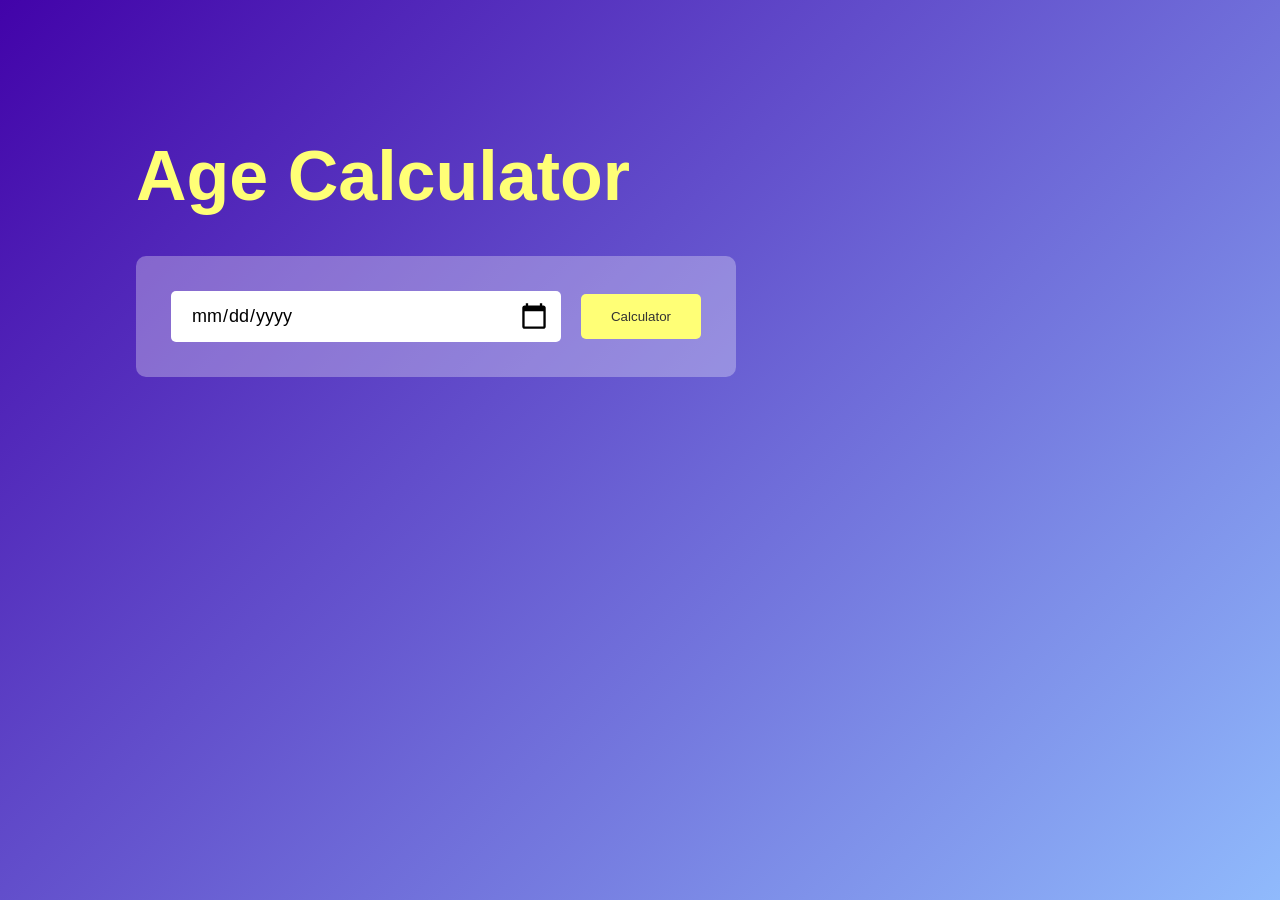
==== Project/Age Calculator/index.html @ 12e3b537 "Add Age Calculator Project" ====
<!DOCTYPE html>
<html lang="en">
<head>
    <meta charset="UTF-8">
    <meta name="viewport" content="width=device-width, initial-scale=1.0">
    <link rel="stylesheet" href="style.css">
    <title>Age Calculator</title>
</head>
<body>

    <div class="container">
        <div class="calculator">
            <h1>Age Calculator</h1>
            <div class="input-box">
                <input type="date" id="date">
                <button onclick="calculateAge()">Calculator</button>
            </div>
            <p id="result"></p>
        </div>
    </div>

    <script src="script.js"></script>
    
</body>
</html>
---- Project/Age Calculator/style.css ----
*{
    margin: 0;
    padding: 0;
    font-family: 'Poppins', sans-serif;
    box-sizing: border-box;
}

.container{
    width: 100%;
    min-height: 100vh;
    background: linear-gradient(135deg, #4203a9, #90bafc);
    color: #fff;
    padding: 10px;
}

.calculator{
    width: 100%;
    max-width: 600px;
    margin-left: 10%;
    margin-top: 10%;
}
.calculator h1{
    color: #ffff76;
    font-weight: bolder;
    font-size: 70px;
}

.input-box{
    margin: 40px 0;
    padding: 35px;
    border-radius: 10px;
    background: rgba(255, 255, 255, 0.3);
    display: flex;
    align-items: center;
}

.input-box input{
    flex: 1;
    margin-right: 20px;
    padding: 14px 20px;
    border: 0;
    outline: 0;
    font-size: 18px;
    border-radius: 5px;
    position: relative;
}

.input-box button {
    background: #ffff76;
    border: 0;
    outline: 0;
    padding: 15px 30px;
    border-radius: 5px;
    font-weight: 500;
    color: #333;
    cursor: pointer;
}

.input-box input::-webkit-calendar-picker-indicator {
    top: 0;
    left: 0;
    right: 0;
    bottom: 0;
    width: auto;
    height: auto;
    position: absolute;
    background-position: calc(100% - 10px);
    background-size: 30px;
    cursor: pointer;
}

#result{
    font-size: 30px;
   
}

#result span {
    color: #ffff76;
    font-weight: bolder;
}
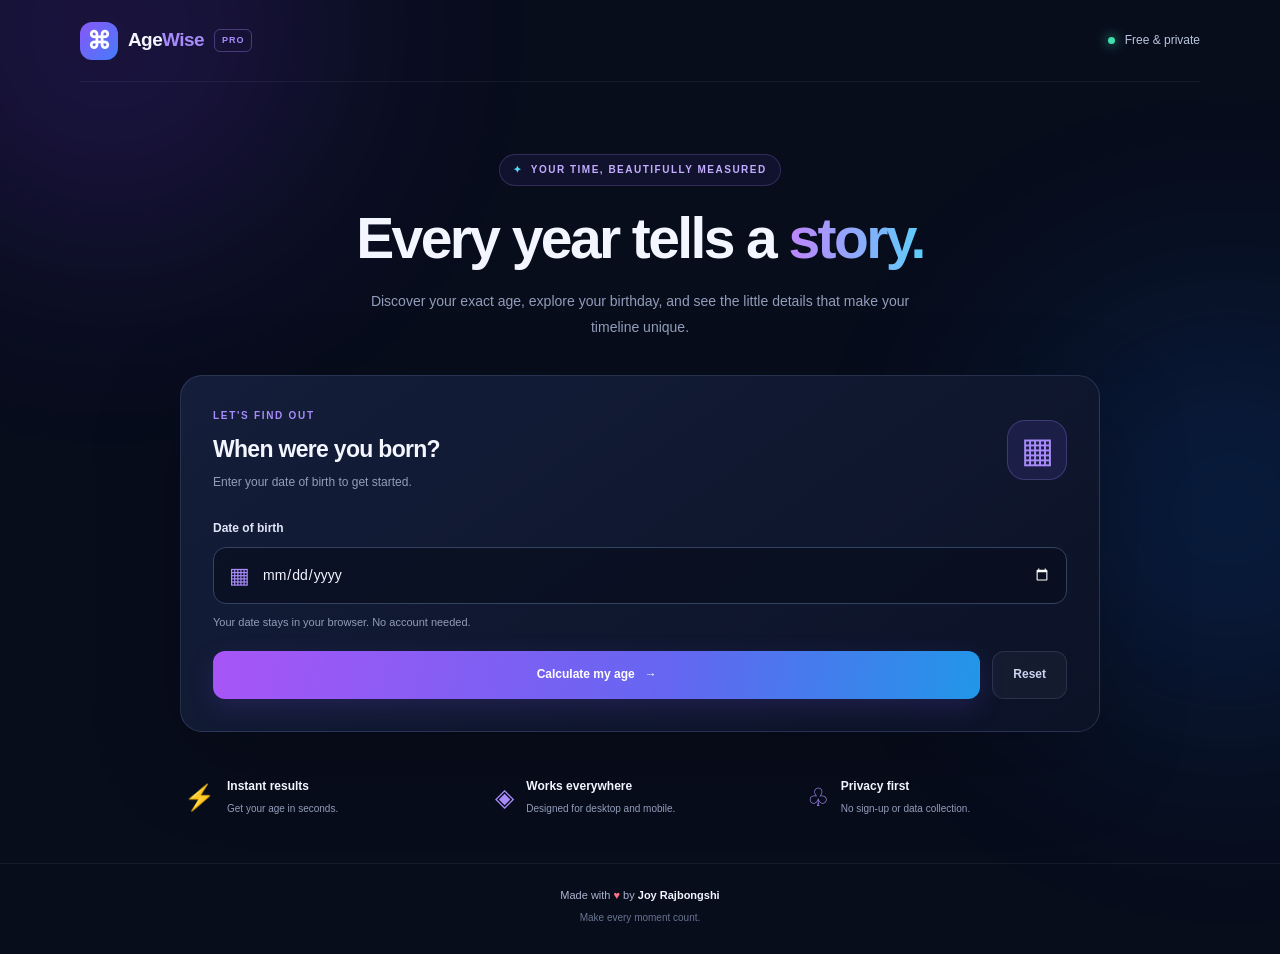
==== commit 4b81c2bd: "Some modify" ====
--- a/Project/Age Calculator/index.html
+++ b/Project/Age Calculator/index.html
@@ -1,25 +1,201 @@
+
 <!DOCTYPE html>
 <html lang="en">
 <head>
     <meta charset="UTF-8">
     <meta name="viewport" content="width=device-width, initial-scale=1.0">
+    <meta name="theme-color" content="#080d1c">
+    <meta name="description" content="Calculate your exact age, explore birthday insights, and discover your personal time statistics.">
+    <title>Age Calculator Pro | Joy Rajbongshi</title>
     <link rel="stylesheet" href="style.css">
-    <title>Age Calculator</title>
 </head>
 <body>
-
-    <div class="container">
-        <div class="calculator">
-            <h1>Age Calculator</h1>
-            <div class="input-box">
-                <input type="date" id="date">
-                <button onclick="calculateAge()">Calculator</button>
-            </div>
-            <p id="result"></p>
-        </div>
-    </div>
+    <div class="ambient ambient-one"></div>
+    <div class="ambient ambient-two"></div>
+
+    <header class="topbar">
+        <a class="brand" href="#" aria-label="Age Calculator Pro home">
+            <span class="brand-icon">⌘</span>
+            <span>Age<span class="brand-accent">Wise</span></span>
+            <span class="pro-badge">PRO</span>
+        </a>
+        <span class="header-note">
+            <span class="status-dot"></span> Free & private
+        </span>
+    </header>
+
+    <main class="page">
+        <section class="hero">
+            <div class="hero-badge">
+                <span>✦</span> YOUR TIME, BEAUTIFULLY MEASURED
+            </div>
+            <h1>Every year tells a <span>story.</span></h1>
+            <p class="hero-description">
+                Discover your exact age, explore your birthday,
+                and see the little details that make your timeline unique.
+            </p>
+        </section>
+
+        <section class="main-card">
+            <div class="section-heading">
+                <div>
+                    <p class="eyebrow">LET'S FIND OUT</p>
+                    <h2>When were you born?</h2>
+                    <p class="muted">Enter your date of birth to get started.</p>
+                </div>
+                <div class="calendar-art" aria-hidden="true">▦</div>
+            </div>
+
+            <form id="ageForm" novalidate>
+                <label for="birthDate">Date of birth</label>
+                <div class="date-row">
+                    <span class="date-icon" aria-hidden="true">▦</span>
+                    <input type="date" id="birthDate" required>
+                </div>
+
+                <p id="message" class="message" role="status" aria-live="polite">
+                    Your date stays in your browser. No account needed.
+                </p>
+
+                <div class="button-row">
+                    <button type="submit" class="btn btn-primary">
+                        Calculate my age <span aria-hidden="true">→</span>
+                    </button>
+                    <button type="button" id="resetBtn" class="btn btn-secondary">
+                        Reset
+                    </button>
+                </div>
+            </form>
+        </section>
+
+        <section id="results" class="results" hidden>
+            <div class="results-heading">
+                <div>
+                    <p class="eyebrow">YOUR PERSONAL TIMELINE</p>
+                    <h2>Your age, <span>unpacked.</span></h2>
+                </div>
+                <button id="copyBtn" type="button" class="btn btn-secondary">
+                    Copy results
+                </button>
+            </div>
+
+            <div class="age-grid">
+                <article class="age-card age-years">
+                    <span class="card-icon">✦</span>
+                    <p>YEARS</p>
+                    <strong id="years">0</strong>
+                    <span class="card-caption">Years lived</span>
+                </article>
+
+                <article class="age-card age-months">
+                    <span class="card-icon">◷</span>
+                    <p>MONTHS</p>
+                    <strong id="months">0</strong>
+                    <span class="card-caption">Additional months</span>
+                </article>
+
+                <article class="age-card age-days">
+                    <span class="card-icon">☀</span>
+                    <p>DAYS</p>
+                    <strong id="days">0</strong>
+                    <span class="card-caption">Additional days</span>
+                </article>
+            </div>
+
+            <article class="birthday-card">
+                <div class="birthday-icon" aria-hidden="true">🎂</div>
+                <div class="birthday-info">
+                    <p class="eyebrow">THE NEXT CELEBRATION</p>
+                    <h3 id="birthdayTitle">Your next birthday</h3>
+                    <p id="birthdayDate" class="muted"></p>
+                </div>
+                <div class="countdown">
+                    <strong id="birthdayDays">0</strong>
+                    <span id="birthdayLabel">days to go</span>
+                </div>
+            </article>
+
+            <div class="section-title">
+                <div>
+                    <p class="eyebrow">MORE THAN A NUMBER</p>
+                    <h2>Your life in numbers</h2>
+                </div>
+            </div>
+
+            <div class="stats-grid">
+                <article class="stat-card">
+                    <span class="stat-icon purple">◷</span>
+                    <div>
+                        <p>Total days lived</p>
+                        <strong id="totalDays">0</strong>
+                        <span>Days on your timeline</span>
+                    </div>
+                </article>
+
+                <article class="stat-card">
+                    <span class="stat-icon blue">▤</span>
+                    <div>
+                        <p>Total weeks lived</p>
+                        <strong id="totalWeeks">0</strong>
+                        <span>Full weeks completed</span>
+                    </div>
+                </article>
+
+                <article class="stat-card">
+                    <span class="stat-icon teal">◉</span>
+                    <div>
+                        <p>Born on a</p>
+                        <strong id="birthWeekday">—</strong>
+                        <span>Your birth weekday</span>
+                    </div>
+                </article>
+
+                <article class="stat-card">
+                    <span class="stat-icon pink">✧</span>
+                    <div>
+                        <p>Next age milestone</p>
+                        <strong id="milestone">—</strong>
+                        <span id="milestoneDate">Your next chapter</span>
+                    </div>
+                </article>
+            </div>
+
+            <p class="privacy-note">
+                <span aria-hidden="true">✓</span>
+                Calculated locally in your browser. Your birth date is not uploaded.
+            </p>
+        </section>
+
+        <section class="features">
+            <article class="feature">
+                <span>⚡</span>
+                <div>
+                    <h3>Instant results</h3>
+                    <p>Get your age in seconds.</p>
+                </div>
+            </article>
+            <article class="feature">
+                <span>◈</span>
+                <div>
+                    <h3>Works everywhere</h3>
+                    <p>Designed for desktop and mobile.</p>
+                </div>
+            </article>
+            <article class="feature">
+                <span>♧</span>
+                <div>
+                    <h3>Privacy first</h3>
+                    <p>No sign-up or data collection.</p>
+                </div>
+            </article>
+        </section>
+    </main>
+
+    <footer class="footer">
+        <p>Made with <span>♥</span> by <strong>Joy Rajbongshi</strong></p>
+        <p class="footer-subtitle">Make every moment count.</p>
+    </footer>
 
     <script src="script.js"></script>
-    
 </body>
-</html>+</html>
--- a/Project/Age Calculator/style.css
+++ b/Project/Age Calculator/style.css
@@ -1,80 +1,814 @@
-*{
+
+@import url('https://fonts.googleapis.com/css2?family=Inter:wght@400;500;600;700;800&display=swap');
+
+:root {
+    --bg: #080d1c;
+    --surface: rgba(17, 25, 48, 0.88);
+    --surface-light: #151e38;
+    --border: rgba(157, 174, 219, 0.15);
+    --text: #f3f5ff;
+    --muted: #929db9;
+    --purple: #a78bfa;
+    --cyan: #55d9f4;
+    --pink: #e879f9;
+    --radius: 22px;
+}
+
+* {
+    box-sizing: border-box;
     margin: 0;
     padding: 0;
-    font-family: 'Poppins', sans-serif;
-    box-sizing: border-box;
-}
-
-.container{
-    width: 100%;
+}
+
+html {
+    scroll-behavior: smooth;
+}
+
+body {
     min-height: 100vh;
-    background: linear-gradient(135deg, #4203a9, #90bafc);
-    color: #fff;
-    padding: 10px;
-}
-
-.calculator{
-    width: 100%;
-    max-width: 600px;
-    margin-left: 10%;
-    margin-top: 10%;
-}
-.calculator h1{
-    color: #ffff76;
-    font-weight: bolder;
-    font-size: 70px;
-}
-
-.input-box{
-    margin: 40px 0;
-    padding: 35px;
-    border-radius: 10px;
-    background: rgba(255, 255, 255, 0.3);
+    overflow-x: hidden;
+    background: var(--bg);
+    color: var(--text);
+    font-family: 'Inter', sans-serif;
+    line-height: 1.6;
+}
+
+button,
+input {
+    font: inherit;
+}
+
+button,
+a,
+input {
+    -webkit-tap-highlight-color: transparent;
+}
+
+button:focus-visible,
+a:focus-visible,
+input:focus-visible {
+    outline: 2px solid var(--cyan);
+    outline-offset: 4px;
+}
+
+.ambient {
+    position: fixed;
+    z-index: -1;
+    width: 420px;
+    height: 420px;
+    border-radius: 50%;
+    filter: blur(120px);
+    opacity: 0.18;
+    pointer-events: none;
+}
+
+.ambient-one {
+    top: -180px;
+    left: -100px;
+    background: #843bff;
+}
+
+.ambient-two {
+    right: -160px;
+    top: 300px;
+    background: #1269e8;
+}
+
+.topbar {
+    width: min(1120px, calc(100% - 40px));
+    min-height: 82px;
+    margin: auto;
     display: flex;
     align-items: center;
-}
-
-.input-box input{
+    justify-content: space-between;
+    border-bottom: 1px solid rgba(255, 255, 255, 0.06);
+}
+
+.brand {
+    display: flex;
+    align-items: center;
+    gap: 10px;
+    color: var(--text);
+    text-decoration: none;
+    font-size: 19px;
+    font-weight: 800;
+    letter-spacing: -0.6px;
+}
+
+.brand-icon {
+    display: grid;
+    place-items: center;
+    width: 38px;
+    height: 38px;
+    border-radius: 12px;
+    color: white;
+    background: linear-gradient(135deg, #8758f7, #467bfa);
+    font-size: 24px;
+}
+
+.brand-accent {
+    color: var(--purple);
+}
+
+.pro-badge {
+    padding: 3px 7px;
+    border: 1px solid rgba(167, 139, 250, 0.35);
+    border-radius: 6px;
+    color: var(--purple);
+    font-size: 9px;
+    letter-spacing: 1px;
+}
+
+.header-note {
+    color: #bac5de;
+    font-size: 12px;
+}
+
+.status-dot {
+    display: inline-block;
+    width: 7px;
+    height: 7px;
+    margin-right: 6px;
+    border-radius: 50%;
+    background: #40dfad;
+    box-shadow: 0 0 12px #40dfad;
+}
+
+.page {
+    width: min(920px, calc(100% - 32px));
+    margin: auto;
+}
+
+.hero {
+    padding: 64px 12px 34px;
+    text-align: center;
+}
+
+.hero-badge {
+    display: inline-flex;
+    align-items: center;
+    gap: 8px;
+    padding: 7px 13px;
+    border: 1px solid rgba(167, 139, 250, 0.22);
+    border-radius: 50px;
+    color: #c3adff;
+    background: rgba(124, 92, 255, 0.08);
+    font-size: 10px;
+    font-weight: 800;
+    letter-spacing: 1.5px;
+}
+
+.hero-badge span {
+    color: var(--cyan);
+}
+
+.hero h1 {
+    margin-top: 20px;
+    font-size: clamp(34px, 6vw, 57px);
+    line-height: 1.15;
+    letter-spacing: -2.6px;
+    font-weight: 800;
+}
+
+.hero h1 span,
+.results-heading h2 span {
+    color: transparent;
+    background: linear-gradient(90deg, #c084fc, #5bcffa);
+    background-clip: text;
+    -webkit-background-clip: text;
+}
+
+.hero-description {
+    max-width: 540px;
+    margin: 16px auto 0;
+    color: var(--muted);
+    font-size: 14px;
+    line-height: 1.9;
+}
+
+.main-card {
+    padding: 32px;
+    border: 1px solid rgba(127, 145, 199, 0.22);
+    border-radius: var(--radius);
+    background: linear-gradient(145deg, rgba(21, 31, 59, 0.96), rgba(12, 19, 39, 0.97));
+    box-shadow: 0 28px 90px rgba(0, 0, 0, 0.22);
+}
+
+.section-heading {
+    display: flex;
+    align-items: center;
+    justify-content: space-between;
+    gap: 20px;
+    margin-bottom: 27px;
+}
+
+.eyebrow {
+    margin-bottom: 7px;
+    color: var(--purple);
+    font-size: 10px;
+    font-weight: 800;
+    letter-spacing: 1.7px;
+}
+
+h2 {
+    font-size: 23px;
+    font-weight: 700;
+    letter-spacing: -0.7px;
+}
+
+.muted {
+    color: var(--muted);
+    font-size: 12px;
+}
+
+.section-heading .muted {
+    margin-top: 5px;
+}
+
+.calendar-art {
+    display: grid;
+    place-items: center;
+    flex-shrink: 0;
+    width: 60px;
+    height: 60px;
+    border: 1px solid rgba(167, 139, 250, 0.25);
+    border-radius: 18px;
+    color: var(--purple);
+    background: rgba(124, 92, 255, 0.12);
+    font-size: 35px;
+}
+
+label {
+    display: block;
+    margin-bottom: 9px;
+    color: #e0e6f8;
+    font-size: 12px;
+    font-weight: 600;
+}
+
+.date-row {
+    display: flex;
+    align-items: center;
+    gap: 12px;
+    min-height: 57px;
+    padding: 0 15px;
+    border: 1px solid #344262;
+    border-radius: 13px;
+    background: rgba(7, 13, 29, 0.65);
+    transition: border-color 0.2s, box-shadow 0.2s;
+}
+
+.date-row:focus-within {
+    border-color: #9878ff;
+    box-shadow: 0 0 0 4px rgba(124, 92, 255, 0.1);
+}
+
+.date-icon {
+    color: var(--purple);
+    font-size: 22px;
+}
+
+.date-row input {
+    width: 100%;
+    min-width: 0;
+    height: 54px;
+    border: 0;
+    outline: none;
+    color: var(--text);
+    background: transparent;
+    color-scheme: dark;
+    font-size: 14px;
+}
+
+.message {
+    min-height: 22px;
+    margin: 10px 0 15px;
+    color: var(--muted);
+    font-size: 11px;
+}
+
+.message.error {
+    color: #fda4af;
+}
+
+.message.success {
+    color: #6ee7b7;
+}
+
+.button-row {
+    display: flex;
+    gap: 12px;
+}
+
+.btn {
+    display: inline-flex;
+    align-items: center;
+    justify-content: center;
+    gap: 10px;
+    min-height: 48px;
+    padding: 0 20px;
+    border: 1px solid transparent;
+    border-radius: 12px;
+    cursor: pointer;
+    font-size: 12px;
+    font-weight: 700;
+    transition: transform 0.2s, border-color 0.2s, filter 0.2s;
+}
+
+.btn:hover {
+    transform: translateY(-2px);
+}
+
+.btn:active {
+    transform: scale(0.98);
+}
+
+.btn-primary {
     flex: 1;
-    margin-right: 20px;
-    padding: 14px 20px;
-    border: 0;
-    outline: 0;
-    font-size: 18px;
-    border-radius: 5px;
+    color: white;
+    background: linear-gradient(100deg, #a855f7, #6466f1 60%, #2196e8);
+    box-shadow: 0 8px 26px rgba(115, 80, 235, 0.18);
+}
+
+.btn-primary:hover {
+    filter: brightness(1.12);
+}
+
+.btn-secondary {
+    color: #cbd5ef;
+    border-color: var(--border);
+    background: rgba(255, 255, 255, 0.035);
+}
+
+.btn-secondary:hover {
+    border-color: rgba(167, 139, 250, 0.5);
+}
+
+.results {
+    margin-top: 42px;
+    animation: rise-in 0.55s ease both;
+}
+
+.results-heading {
+    display: flex;
+    align-items: center;
+    justify-content: space-between;
+    gap: 15px;
+    margin-bottom: 20px;
+}
+
+.results-heading h2 {
+    font-size: 25px;
+}
+
+.age-grid {
+    display: grid;
+    grid-template-columns: repeat(3, minmax(0, 1fr));
+    gap: 14px;
+}
+
+.age-card {
     position: relative;
-}
-
-.input-box button {
-    background: #ffff76;
-    border: 0;
-    outline: 0;
-    padding: 15px 30px;
-    border-radius: 5px;
-    font-weight: 500;
-    color: #333;
-    cursor: pointer;
-}
-
-.input-box input::-webkit-calendar-picker-indicator {
-    top: 0;
-    left: 0;
-    right: 0;
-    bottom: 0;
-    width: auto;
-    height: auto;
+    overflow: hidden;
+    min-height: 175px;
+    padding: 22px;
+    border: 1px solid var(--border);
+    border-radius: 18px;
+    background: var(--surface);
+}
+
+.age-card::after {
     position: absolute;
-    background-position: calc(100% - 10px);
-    background-size: 30px;
-    cursor: pointer;
-}
-
-#result{
-    font-size: 30px;
-   
-}
-
-#result span {
-    color: #ffff76;
-    font-weight: bolder;
-}+    right: -25px;
+    bottom: -50px;
+    width: 130px;
+    height: 100px;
+    border-radius: 50%;
+    background: currentColor;
+    content: "";
+    opacity: 0.08;
+    filter: blur(18px);
+}
+
+.age-years {
+    color: #c4a7ff;
+    border-color: rgba(167, 139, 250, 0.3);
+}
+
+.age-months {
+    color: #75b8ff;
+    border-color: rgba(96, 165, 250, 0.3);
+}
+
+.age-days {
+    color: #65e8d0;
+    border-color: rgba(45, 212, 191, 0.3);
+}
+
+.card-icon {
+    display: grid;
+    place-items: center;
+    width: 34px;
+    height: 34px;
+    margin-bottom: 17px;
+    border-radius: 11px;
+    background: currentColor;
+    color: var(--bg);
+    font-size: 19px;
+}
+
+.age-card > p {
+    color: #9ba8c8;
+    font-size: 10px;
+    font-weight: 700;
+    letter-spacing: 1.5px;
+}
+
+.age-card strong {
+    display: block;
+    margin-top: 3px;
+    color: var(--text);
+    font-size: clamp(32px, 5vw, 43px);
+    line-height: 1.3;
+    overflow-wrap: anywhere;
+}
+
+.card-caption {
+    color: var(--muted);
+    font-size: 11px;
+}
+
+.birthday-card {
+    display: flex;
+    align-items: center;
+    gap: 16px;
+    margin-top: 17px;
+    padding: 22px;
+    border: 1px solid rgba(167, 139, 250, 0.23);
+    border-radius: 18px;
+    background: linear-gradient(105deg, rgba(124, 92, 255, 0.12), rgba(47, 119, 219, 0.08));
+}
+
+.birthday-icon {
+    display: grid;
+    place-items: center;
+    flex-shrink: 0;
+    width: 54px;
+    height: 54px;
+    border-radius: 16px;
+    background: rgba(167, 139, 250, 0.12);
+    font-size: 27px;
+}
+
+.birthday-info {
+    flex: 1;
+    min-width: 0;
+}
+
+.birthday-info h3 {
+    margin: 2px 0 4px;
+    font-size: 16px;
+}
+
+.birthday-info .eyebrow {
+    margin-bottom: 3px;
+}
+
+.countdown {
+    text-align: center;
+    padding-left: 18px;
+    border-left: 1px solid var(--border);
+}
+
+.countdown strong {
+    display: block;
+    color: var(--purple);
+    font-size: 32px;
+    line-height: 1.3;
+}
+
+.countdown span {
+    color: var(--muted);
+    font-size: 10px;
+}
+
+.section-title {
+    margin: 38px 0 17px;
+}
+
+.section-title h2 {
+    font-size: 21px;
+}
+
+.stats-grid {
+    display: grid;
+    grid-template-columns: repeat(2, minmax(0, 1fr));
+    gap: 13px;
+}
+
+.stat-card {
+    display: flex;
+    align-items: flex-start;
+    gap: 14px;
+    min-width: 0;
+    padding: 19px;
+    border: 1px solid var(--border);
+    border-radius: 16px;
+    background: rgba(17, 25, 48, 0.72);
+}
+
+.stat-icon {
+    display: grid;
+    place-items: center;
+    flex-shrink: 0;
+    width: 40px;
+    height: 40px;
+    border-radius: 13px;
+    font-size: 21px;
+}
+
+.purple {
+    color: #c4a7ff;
+    background: rgba(167, 139, 250, 0.12);
+}
+
+.blue {
+    color: #75b8ff;
+    background: rgba(96, 165, 250, 0.12);
+}
+
+.teal {
+    color: #65e8d0;
+    background: rgba(45, 212, 191, 0.12);
+}
+
+.pink {
+    color: #f9a8d4;
+    background: rgba(244, 114, 182, 0.12);
+}
+
+.stat-card > div {
+    min-width: 0;
+}
+
+.stat-card p {
+    color: #b8c2dc;
+    font-size: 11px;
+}
+
+.stat-card strong {
+    display: block;
+    margin: 5px 0 2px;
+    color: var(--text);
+    font-size: 21px;
+    overflow-wrap: anywhere;
+}
+
+.stat-card div > span {
+    color: var(--muted);
+    font-size: 10px;
+}
+
+.privacy-note {
+    margin-top: 22px;
+    color: #7e8ba9;
+    text-align: center;
+    font-size: 10px;
+}
+
+.privacy-note span {
+    margin-right: 5px;
+    color: #6ee7b7;
+}
+
+.features {
+    display: grid;
+    grid-template-columns: repeat(3, minmax(0, 1fr));
+    gap: 22px;
+    padding: 45px 4px;
+}
+
+.feature {
+    display: flex;
+    align-items: flex-start;
+    gap: 12px;
+}
+
+.feature > span {
+    color: var(--purple);
+    font-size: 25px;
+}
+
+.feature h3 {
+    font-size: 12px;
+}
+
+.feature p {
+    margin-top: 4px;
+    color: var(--muted);
+    font-size: 10px;
+    line-height: 1.8;
+}
+
+.footer {
+    padding: 23px 15px 28px;
+    border-top: 1px solid rgba(255, 255, 255, 0.06);
+    text-align: center;
+}
+
+.footer p {
+    color: #aab4cd;
+    font-size: 11px;
+}
+
+.footer p span {
+    color: #fb7185;
+}
+
+.footer strong {
+    color: var(--text);
+}
+
+.footer .footer-subtitle {
+    margin-top: 5px;
+    color: #68748f;
+    font-size: 10px;
+}
+
+[hidden] {
+    display: none !important;
+}
+
+@keyframes rise-in {
+    from {
+        opacity: 0;
+        transform: translateY(12px);
+    }
+
+    to {
+        opacity: 1;
+        transform: translateY(0);
+    }
+}
+
+@media (min-width: 1100px) {
+    .hero {
+        padding-top: 72px;
+    }
+}
+
+@media (max-width: 650px) {
+    .topbar {
+        min-height: 70px;
+    }
+
+    .brand {
+        font-size: 16px;
+    }
+
+    .header-note {
+        font-size: 10px;
+    }
+
+    .hero {
+        padding: 47px 5px 27px;
+    }
+
+    .hero h1 {
+        letter-spacing: -1.5px;
+    }
+
+    .hero-description {
+        font-size: 12px;
+    }
+
+    .main-card {
+        padding: 22px 18px;
+        border-radius: 18px;
+    }
+
+    .section-heading {
+        gap: 10px;
+    }
+
+    .calendar-art {
+        width: 48px;
+        height: 48px;
+        font-size: 28px;
+    }
+
+    h2 {
+        font-size: 19px;
+    }
+
+    .age-grid {
+        gap: 8px;
+    }
+
+    .age-card {
+        min-height: 150px;
+        padding: 14px 11px;
+    }
+
+    .age-card strong {
+        font-size: clamp(25px, 7vw, 36px);
+    }
+
+    .card-caption {
+        font-size: 9px;
+    }
+
+    .birthday-card {
+        gap: 11px;
+        padding: 15px 12px;
+    }
+
+    .birthday-icon {
+        width: 42px;
+        height: 42px;
+        font-size: 22px;
+    }
+
+    .birthday-info h3 {
+        font-size: 13px;
+    }
+
+    .countdown {
+        padding-left: 10px;
+    }
+
+    .countdown strong {
+        font-size: 27px;
+    }
+
+    .stats-grid {
+        gap: 9px;
+    }
+
+    .stat-card {
+        gap: 9px;
+        padding: 13px 10px;
+    }
+
+    .stat-icon {
+        width: 32px;
+        height: 32px;
+        font-size: 17px;
+    }
+
+    .stat-card strong {
+        font-size: 17px;
+    }
+
+    .features {
+        grid-template-columns: 1fr;
+        gap: 20px;
+        padding: 32px 10px;
+    }
+}
+
+@media (max-width: 380px) {
+    .header-note {
+        font-size: 9px;
+    }
+
+    .pro-badge {
+        display: none;
+    }
+
+    .results-heading {
+        align-items: flex-start;
+        flex-direction: column;
+    }
+
+    .results-heading .btn {
+        min-height: 40px;
+    }
+
+    .button-row {
+        flex-direction: column;
+    }
+
+    .age-card {
+        padding: 12px 8px;
+    }
+
+    .age-card > p {
+        font-size: 9px;
+        letter-spacing: 1px;
+    }
+
+    .birthday-icon {
+        display: none;
+    }
+}
+
+@media (prefers-reduced-motion: reduce) {
+    *,
+    *::before,
+    *::after {
+        scroll-behavior: auto !important;
+        animation-duration: 0.01ms !important;
+        transition-duration: 0.01ms !important;
+    }
+}
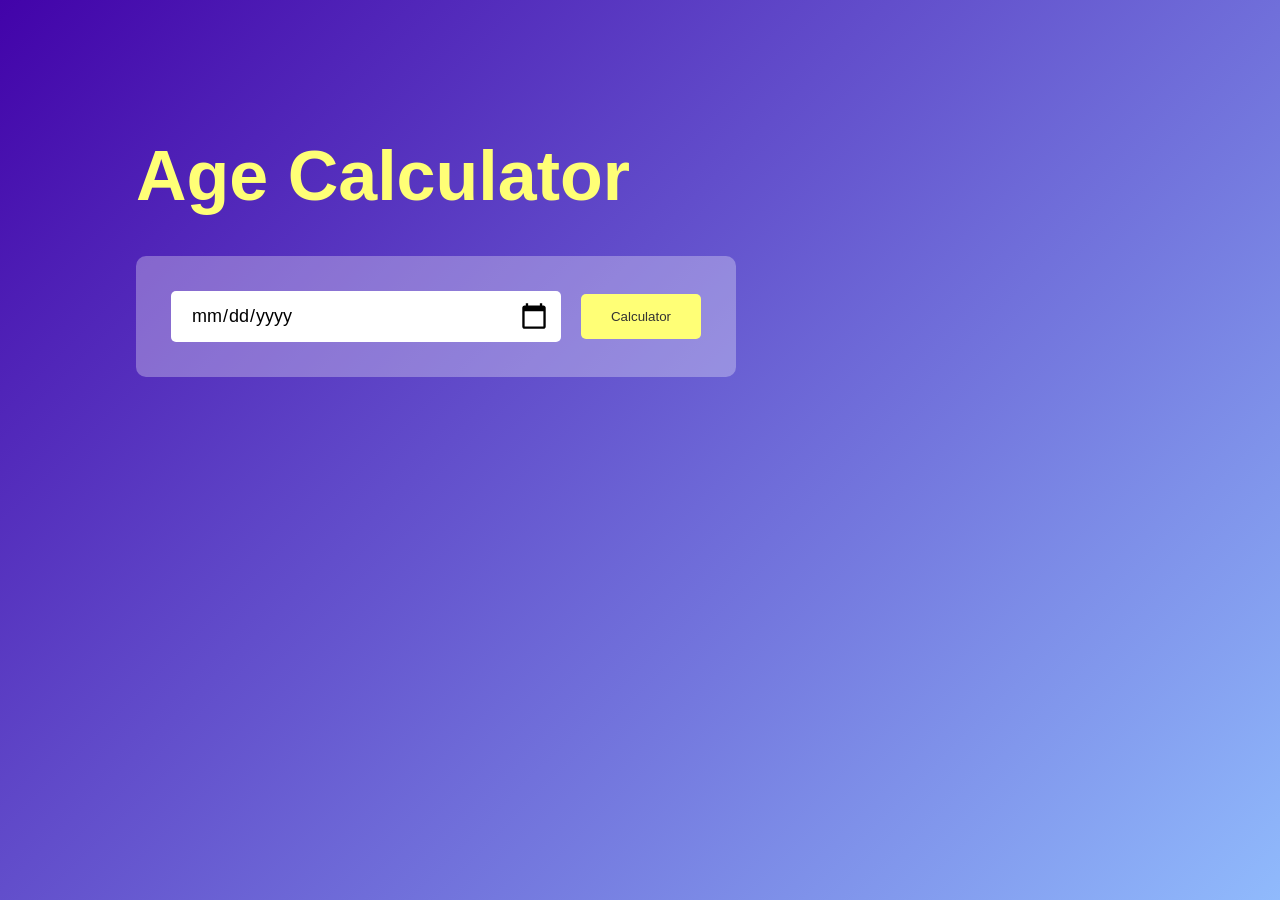
==== commit db8ee060: "Back to pervious stage" ====
--- a/Project/Age Calculator/index.html
+++ b/Project/Age Calculator/index.html
@@ -1,201 +1,25 @@
-
 <!DOCTYPE html>
 <html lang="en">
 <head>
     <meta charset="UTF-8">
     <meta name="viewport" content="width=device-width, initial-scale=1.0">
-    <meta name="theme-color" content="#080d1c">
-    <meta name="description" content="Calculate your exact age, explore birthday insights, and discover your personal time statistics.">
-    <title>Age Calculator Pro | Joy Rajbongshi</title>
     <link rel="stylesheet" href="style.css">
+    <title>Age Calculator</title>
 </head>
 <body>
-    <div class="ambient ambient-one"></div>
-    <div class="ambient ambient-two"></div>
 
-    <header class="topbar">
-        <a class="brand" href="#" aria-label="Age Calculator Pro home">
-            <span class="brand-icon">⌘</span>
-            <span>Age<span class="brand-accent">Wise</span></span>
-            <span class="pro-badge">PRO</span>
-        </a>
-        <span class="header-note">
-            <span class="status-dot"></span> Free & private
-        </span>
-    </header>
-
-    <main class="page">
-        <section class="hero">
-            <div class="hero-badge">
-                <span>✦</span> YOUR TIME, BEAUTIFULLY MEASURED
+    <div class="container">
+        <div class="calculator">
+            <h1>Age Calculator</h1>
+            <div class="input-box">
+                <input type="date" id="date">
+                <button onclick="calculateAge()">Calculator</button>
             </div>
-            <h1>Every year tells a <span>story.</span></h1>
-            <p class="hero-description">
-                Discover your exact age, explore your birthday,
-                and see the little details that make your timeline unique.
-            </p>
-        </section>
-
-        <section class="main-card">
-            <div class="section-heading">
-                <div>
-                    <p class="eyebrow">LET'S FIND OUT</p>
-                    <h2>When were you born?</h2>
-                    <p class="muted">Enter your date of birth to get started.</p>
-                </div>
-                <div class="calendar-art" aria-hidden="true">▦</div>
-            </div>
-
-            <form id="ageForm" novalidate>
-                <label for="birthDate">Date of birth</label>
-                <div class="date-row">
-                    <span class="date-icon" aria-hidden="true">▦</span>
-                    <input type="date" id="birthDate" required>
-                </div>
-
-                <p id="message" class="message" role="status" aria-live="polite">
-                    Your date stays in your browser. No account needed.
-                </p>
-
-                <div class="button-row">
-                    <button type="submit" class="btn btn-primary">
-                        Calculate my age <span aria-hidden="true">→</span>
-                    </button>
-                    <button type="button" id="resetBtn" class="btn btn-secondary">
-                        Reset
-                    </button>
-                </div>
-            </form>
-        </section>
-
-        <section id="results" class="results" hidden>
-            <div class="results-heading">
-                <div>
-                    <p class="eyebrow">YOUR PERSONAL TIMELINE</p>
-                    <h2>Your age, <span>unpacked.</span></h2>
-                </div>
-                <button id="copyBtn" type="button" class="btn btn-secondary">
-                    Copy results
-                </button>
-            </div>
-
-            <div class="age-grid">
-                <article class="age-card age-years">
-                    <span class="card-icon">✦</span>
-                    <p>YEARS</p>
-                    <strong id="years">0</strong>
-                    <span class="card-caption">Years lived</span>
-                </article>
-
-                <article class="age-card age-months">
-                    <span class="card-icon">◷</span>
-                    <p>MONTHS</p>
-                    <strong id="months">0</strong>
-                    <span class="card-caption">Additional months</span>
-                </article>
-
-                <article class="age-card age-days">
-                    <span class="card-icon">☀</span>
-                    <p>DAYS</p>
-                    <strong id="days">0</strong>
-                    <span class="card-caption">Additional days</span>
-                </article>
-            </div>
-
-            <article class="birthday-card">
-                <div class="birthday-icon" aria-hidden="true">🎂</div>
-                <div class="birthday-info">
-                    <p class="eyebrow">THE NEXT CELEBRATION</p>
-                    <h3 id="birthdayTitle">Your next birthday</h3>
-                    <p id="birthdayDate" class="muted"></p>
-                </div>
-                <div class="countdown">
-                    <strong id="birthdayDays">0</strong>
-                    <span id="birthdayLabel">days to go</span>
-                </div>
-            </article>
-
-            <div class="section-title">
-                <div>
-                    <p class="eyebrow">MORE THAN A NUMBER</p>
-                    <h2>Your life in numbers</h2>
-                </div>
-            </div>
-
-            <div class="stats-grid">
-                <article class="stat-card">
-                    <span class="stat-icon purple">◷</span>
-                    <div>
-                        <p>Total days lived</p>
-                        <strong id="totalDays">0</strong>
-                        <span>Days on your timeline</span>
-                    </div>
-                </article>
-
-                <article class="stat-card">
-                    <span class="stat-icon blue">▤</span>
-                    <div>
-                        <p>Total weeks lived</p>
-                        <strong id="totalWeeks">0</strong>
-                        <span>Full weeks completed</span>
-                    </div>
-                </article>
-
-                <article class="stat-card">
-                    <span class="stat-icon teal">◉</span>
-                    <div>
-                        <p>Born on a</p>
-                        <strong id="birthWeekday">—</strong>
-                        <span>Your birth weekday</span>
-                    </div>
-                </article>
-
-                <article class="stat-card">
-                    <span class="stat-icon pink">✧</span>
-                    <div>
-                        <p>Next age milestone</p>
-                        <strong id="milestone">—</strong>
-                        <span id="milestoneDate">Your next chapter</span>
-                    </div>
-                </article>
-            </div>
-
-            <p class="privacy-note">
-                <span aria-hidden="true">✓</span>
-                Calculated locally in your browser. Your birth date is not uploaded.
-            </p>
-        </section>
-
-        <section class="features">
-            <article class="feature">
-                <span>⚡</span>
-                <div>
-                    <h3>Instant results</h3>
-                    <p>Get your age in seconds.</p>
-                </div>
-            </article>
-            <article class="feature">
-                <span>◈</span>
-                <div>
-                    <h3>Works everywhere</h3>
-                    <p>Designed for desktop and mobile.</p>
-                </div>
-            </article>
-            <article class="feature">
-                <span>♧</span>
-                <div>
-                    <h3>Privacy first</h3>
-                    <p>No sign-up or data collection.</p>
-                </div>
-            </article>
-        </section>
-    </main>
-
-    <footer class="footer">
-        <p>Made with <span>♥</span> by <strong>Joy Rajbongshi</strong></p>
-        <p class="footer-subtitle">Make every moment count.</p>
-    </footer>
+            <p id="result"></p>
+        </div>
+    </div>
 
     <script src="script.js"></script>
+    
 </body>
-</html>
+</html>
--- a/Project/Age Calculator/style.css
+++ b/Project/Age Calculator/style.css
@@ -1,814 +1,80 @@
-
-@import url('https://fonts.googleapis.com/css2?family=Inter:wght@400;500;600;700;800&display=swap');
-
-:root {
-    --bg: #080d1c;
-    --surface: rgba(17, 25, 48, 0.88);
-    --surface-light: #151e38;
-    --border: rgba(157, 174, 219, 0.15);
-    --text: #f3f5ff;
-    --muted: #929db9;
-    --purple: #a78bfa;
-    --cyan: #55d9f4;
-    --pink: #e879f9;
-    --radius: 22px;
+*{
+    margin: 0;
+    padding: 0;
+    font-family: 'Poppins', sans-serif;
+    box-sizing: border-box;
 }
 
-* {
-    box-sizing: border-box;
-    margin: 0;
-    padding: 0;
+.container{
+    width: 100%;
+    min-height: 100vh;
+    background: linear-gradient(135deg, #4203a9, #90bafc);
+    color: #fff;
+    padding: 10px;
 }
 
-html {
-    scroll-behavior: smooth;
+.calculator{
+    width: 100%;
+    max-width: 600px;
+    margin-left: 10%;
+    margin-top: 10%;
+}
+.calculator h1{
+    color: #ffff76;
+    font-weight: bolder;
+    font-size: 70px;
 }
 
-body {
-    min-height: 100vh;
-    overflow-x: hidden;
-    background: var(--bg);
-    color: var(--text);
-    font-family: 'Inter', sans-serif;
-    line-height: 1.6;
+.input-box{
+    margin: 40px 0;
+    padding: 35px;
+    border-radius: 10px;
+    background: rgba(255, 255, 255, 0.3);
+    display: flex;
+    align-items: center;
 }
 
-button,
-input {
-    font: inherit;
+.input-box input{
+    flex: 1;
+    margin-right: 20px;
+    padding: 14px 20px;
+    border: 0;
+    outline: 0;
+    font-size: 18px;
+    border-radius: 5px;
+    position: relative;
 }
 
-button,
-a,
-input {
-    -webkit-tap-highlight-color: transparent;
+.input-box button {
+    background: #ffff76;
+    border: 0;
+    outline: 0;
+    padding: 15px 30px;
+    border-radius: 5px;
+    font-weight: 500;
+    color: #333;
+    cursor: pointer;
 }
 
-button:focus-visible,
-a:focus-visible,
-input:focus-visible {
-    outline: 2px solid var(--cyan);
-    outline-offset: 4px;
+.input-box input::-webkit-calendar-picker-indicator {
+    top: 0;
+    left: 0;
+    right: 0;
+    bottom: 0;
+    width: auto;
+    height: auto;
+    position: absolute;
+    background-position: calc(100% - 10px);
+    background-size: 30px;
+    cursor: pointer;
 }
 
-.ambient {
-    position: fixed;
-    z-index: -1;
-    width: 420px;
-    height: 420px;
-    border-radius: 50%;
-    filter: blur(120px);
-    opacity: 0.18;
-    pointer-events: none;
+#result{
+    font-size: 30px;
+   
 }
 
-.ambient-one {
-    top: -180px;
-    left: -100px;
-    background: #843bff;
-}
-
-.ambient-two {
-    right: -160px;
-    top: 300px;
-    background: #1269e8;
-}
-
-.topbar {
-    width: min(1120px, calc(100% - 40px));
-    min-height: 82px;
-    margin: auto;
-    display: flex;
-    align-items: center;
-    justify-content: space-between;
-    border-bottom: 1px solid rgba(255, 255, 255, 0.06);
-}
-
-.brand {
-    display: flex;
-    align-items: center;
-    gap: 10px;
-    color: var(--text);
-    text-decoration: none;
-    font-size: 19px;
-    font-weight: 800;
-    letter-spacing: -0.6px;
-}
-
-.brand-icon {
-    display: grid;
-    place-items: center;
-    width: 38px;
-    height: 38px;
-    border-radius: 12px;
-    color: white;
-    background: linear-gradient(135deg, #8758f7, #467bfa);
-    font-size: 24px;
-}
-
-.brand-accent {
-    color: var(--purple);
-}
-
-.pro-badge {
-    padding: 3px 7px;
-    border: 1px solid rgba(167, 139, 250, 0.35);
-    border-radius: 6px;
-    color: var(--purple);
-    font-size: 9px;
-    letter-spacing: 1px;
-}
-
-.header-note {
-    color: #bac5de;
-    font-size: 12px;
-}
-
-.status-dot {
-    display: inline-block;
-    width: 7px;
-    height: 7px;
-    margin-right: 6px;
-    border-radius: 50%;
-    background: #40dfad;
-    box-shadow: 0 0 12px #40dfad;
-}
-
-.page {
-    width: min(920px, calc(100% - 32px));
-    margin: auto;
-}
-
-.hero {
-    padding: 64px 12px 34px;
-    text-align: center;
-}
-
-.hero-badge {
-    display: inline-flex;
-    align-items: center;
-    gap: 8px;
-    padding: 7px 13px;
-    border: 1px solid rgba(167, 139, 250, 0.22);
-    border-radius: 50px;
-    color: #c3adff;
-    background: rgba(124, 92, 255, 0.08);
-    font-size: 10px;
-    font-weight: 800;
-    letter-spacing: 1.5px;
-}
-
-.hero-badge span {
-    color: var(--cyan);
-}
-
-.hero h1 {
-    margin-top: 20px;
-    font-size: clamp(34px, 6vw, 57px);
-    line-height: 1.15;
-    letter-spacing: -2.6px;
-    font-weight: 800;
-}
-
-.hero h1 span,
-.results-heading h2 span {
-    color: transparent;
-    background: linear-gradient(90deg, #c084fc, #5bcffa);
-    background-clip: text;
-    -webkit-background-clip: text;
-}
-
-.hero-description {
-    max-width: 540px;
-    margin: 16px auto 0;
-    color: var(--muted);
-    font-size: 14px;
-    line-height: 1.9;
-}
-
-.main-card {
-    padding: 32px;
-    border: 1px solid rgba(127, 145, 199, 0.22);
-    border-radius: var(--radius);
-    background: linear-gradient(145deg, rgba(21, 31, 59, 0.96), rgba(12, 19, 39, 0.97));
-    box-shadow: 0 28px 90px rgba(0, 0, 0, 0.22);
-}
-
-.section-heading {
-    display: flex;
-    align-items: center;
-    justify-content: space-between;
-    gap: 20px;
-    margin-bottom: 27px;
-}
-
-.eyebrow {
-    margin-bottom: 7px;
-    color: var(--purple);
-    font-size: 10px;
-    font-weight: 800;
-    letter-spacing: 1.7px;
-}
-
-h2 {
-    font-size: 23px;
-    font-weight: 700;
-    letter-spacing: -0.7px;
-}
-
-.muted {
-    color: var(--muted);
-    font-size: 12px;
-}
-
-.section-heading .muted {
-    margin-top: 5px;
-}
-
-.calendar-art {
-    display: grid;
-    place-items: center;
-    flex-shrink: 0;
-    width: 60px;
-    height: 60px;
-    border: 1px solid rgba(167, 139, 250, 0.25);
-    border-radius: 18px;
-    color: var(--purple);
-    background: rgba(124, 92, 255, 0.12);
-    font-size: 35px;
-}
-
-label {
-    display: block;
-    margin-bottom: 9px;
-    color: #e0e6f8;
-    font-size: 12px;
-    font-weight: 600;
-}
-
-.date-row {
-    display: flex;
-    align-items: center;
-    gap: 12px;
-    min-height: 57px;
-    padding: 0 15px;
-    border: 1px solid #344262;
-    border-radius: 13px;
-    background: rgba(7, 13, 29, 0.65);
-    transition: border-color 0.2s, box-shadow 0.2s;
-}
-
-.date-row:focus-within {
-    border-color: #9878ff;
-    box-shadow: 0 0 0 4px rgba(124, 92, 255, 0.1);
-}
-
-.date-icon {
-    color: var(--purple);
-    font-size: 22px;
-}
-
-.date-row input {
-    width: 100%;
-    min-width: 0;
-    height: 54px;
-    border: 0;
-    outline: none;
-    color: var(--text);
-    background: transparent;
-    color-scheme: dark;
-    font-size: 14px;
-}
-
-.message {
-    min-height: 22px;
-    margin: 10px 0 15px;
-    color: var(--muted);
-    font-size: 11px;
-}
-
-.message.error {
-    color: #fda4af;
-}
-
-.message.success {
-    color: #6ee7b7;
-}
-
-.button-row {
-    display: flex;
-    gap: 12px;
-}
-
-.btn {
-    display: inline-flex;
-    align-items: center;
-    justify-content: center;
-    gap: 10px;
-    min-height: 48px;
-    padding: 0 20px;
-    border: 1px solid transparent;
-    border-radius: 12px;
-    cursor: pointer;
-    font-size: 12px;
-    font-weight: 700;
-    transition: transform 0.2s, border-color 0.2s, filter 0.2s;
-}
-
-.btn:hover {
-    transform: translateY(-2px);
-}
-
-.btn:active {
-    transform: scale(0.98);
-}
-
-.btn-primary {
-    flex: 1;
-    color: white;
-    background: linear-gradient(100deg, #a855f7, #6466f1 60%, #2196e8);
-    box-shadow: 0 8px 26px rgba(115, 80, 235, 0.18);
-}
-
-.btn-primary:hover {
-    filter: brightness(1.12);
-}
-
-.btn-secondary {
-    color: #cbd5ef;
-    border-color: var(--border);
-    background: rgba(255, 255, 255, 0.035);
-}
-
-.btn-secondary:hover {
-    border-color: rgba(167, 139, 250, 0.5);
-}
-
-.results {
-    margin-top: 42px;
-    animation: rise-in 0.55s ease both;
-}
-
-.results-heading {
-    display: flex;
-    align-items: center;
-    justify-content: space-between;
-    gap: 15px;
-    margin-bottom: 20px;
-}
-
-.results-heading h2 {
-    font-size: 25px;
-}
-
-.age-grid {
-    display: grid;
-    grid-template-columns: repeat(3, minmax(0, 1fr));
-    gap: 14px;
-}
-
-.age-card {
-    position: relative;
-    overflow: hidden;
-    min-height: 175px;
-    padding: 22px;
-    border: 1px solid var(--border);
-    border-radius: 18px;
-    background: var(--surface);
-}
-
-.age-card::after {
-    position: absolute;
-    right: -25px;
-    bottom: -50px;
-    width: 130px;
-    height: 100px;
-    border-radius: 50%;
-    background: currentColor;
-    content: "";
-    opacity: 0.08;
-    filter: blur(18px);
-}
-
-.age-years {
-    color: #c4a7ff;
-    border-color: rgba(167, 139, 250, 0.3);
-}
-
-.age-months {
-    color: #75b8ff;
-    border-color: rgba(96, 165, 250, 0.3);
-}
-
-.age-days {
-    color: #65e8d0;
-    border-color: rgba(45, 212, 191, 0.3);
-}
-
-.card-icon {
-    display: grid;
-    place-items: center;
-    width: 34px;
-    height: 34px;
-    margin-bottom: 17px;
-    border-radius: 11px;
-    background: currentColor;
-    color: var(--bg);
-    font-size: 19px;
-}
-
-.age-card > p {
-    color: #9ba8c8;
-    font-size: 10px;
-    font-weight: 700;
-    letter-spacing: 1.5px;
-}
-
-.age-card strong {
-    display: block;
-    margin-top: 3px;
-    color: var(--text);
-    font-size: clamp(32px, 5vw, 43px);
-    line-height: 1.3;
-    overflow-wrap: anywhere;
-}
-
-.card-caption {
-    color: var(--muted);
-    font-size: 11px;
-}
-
-.birthday-card {
-    display: flex;
-    align-items: center;
-    gap: 16px;
-    margin-top: 17px;
-    padding: 22px;
-    border: 1px solid rgba(167, 139, 250, 0.23);
-    border-radius: 18px;
-    background: linear-gradient(105deg, rgba(124, 92, 255, 0.12), rgba(47, 119, 219, 0.08));
-}
-
-.birthday-icon {
-    display: grid;
-    place-items: center;
-    flex-shrink: 0;
-    width: 54px;
-    height: 54px;
-    border-radius: 16px;
-    background: rgba(167, 139, 250, 0.12);
-    font-size: 27px;
-}
-
-.birthday-info {
-    flex: 1;
-    min-width: 0;
-}
-
-.birthday-info h3 {
-    margin: 2px 0 4px;
-    font-size: 16px;
-}
-
-.birthday-info .eyebrow {
-    margin-bottom: 3px;
-}
-
-.countdown {
-    text-align: center;
-    padding-left: 18px;
-    border-left: 1px solid var(--border);
-}
-
-.countdown strong {
-    display: block;
-    color: var(--purple);
-    font-size: 32px;
-    line-height: 1.3;
-}
-
-.countdown span {
-    color: var(--muted);
-    font-size: 10px;
-}
-
-.section-title {
-    margin: 38px 0 17px;
-}
-
-.section-title h2 {
-    font-size: 21px;
-}
-
-.stats-grid {
-    display: grid;
-    grid-template-columns: repeat(2, minmax(0, 1fr));
-    gap: 13px;
-}
-
-.stat-card {
-    display: flex;
-    align-items: flex-start;
-    gap: 14px;
-    min-width: 0;
-    padding: 19px;
-    border: 1px solid var(--border);
-    border-radius: 16px;
-    background: rgba(17, 25, 48, 0.72);
-}
-
-.stat-icon {
-    display: grid;
-    place-items: center;
-    flex-shrink: 0;
-    width: 40px;
-    height: 40px;
-    border-radius: 13px;
-    font-size: 21px;
-}
-
-.purple {
-    color: #c4a7ff;
-    background: rgba(167, 139, 250, 0.12);
-}
-
-.blue {
-    color: #75b8ff;
-    background: rgba(96, 165, 250, 0.12);
-}
-
-.teal {
-    color: #65e8d0;
-    background: rgba(45, 212, 191, 0.12);
-}
-
-.pink {
-    color: #f9a8d4;
-    background: rgba(244, 114, 182, 0.12);
-}
-
-.stat-card > div {
-    min-width: 0;
-}
-
-.stat-card p {
-    color: #b8c2dc;
-    font-size: 11px;
-}
-
-.stat-card strong {
-    display: block;
-    margin: 5px 0 2px;
-    color: var(--text);
-    font-size: 21px;
-    overflow-wrap: anywhere;
-}
-
-.stat-card div > span {
-    color: var(--muted);
-    font-size: 10px;
-}
-
-.privacy-note {
-    margin-top: 22px;
-    color: #7e8ba9;
-    text-align: center;
-    font-size: 10px;
-}
-
-.privacy-note span {
-    margin-right: 5px;
-    color: #6ee7b7;
-}
-
-.features {
-    display: grid;
-    grid-template-columns: repeat(3, minmax(0, 1fr));
-    gap: 22px;
-    padding: 45px 4px;
-}
-
-.feature {
-    display: flex;
-    align-items: flex-start;
-    gap: 12px;
-}
-
-.feature > span {
-    color: var(--purple);
-    font-size: 25px;
-}
-
-.feature h3 {
-    font-size: 12px;
-}
-
-.feature p {
-    margin-top: 4px;
-    color: var(--muted);
-    font-size: 10px;
-    line-height: 1.8;
-}
-
-.footer {
-    padding: 23px 15px 28px;
-    border-top: 1px solid rgba(255, 255, 255, 0.06);
-    text-align: center;
-}
-
-.footer p {
-    color: #aab4cd;
-    font-size: 11px;
-}
-
-.footer p span {
-    color: #fb7185;
-}
-
-.footer strong {
-    color: var(--text);
-}
-
-.footer .footer-subtitle {
-    margin-top: 5px;
-    color: #68748f;
-    font-size: 10px;
-}
-
-[hidden] {
-    display: none !important;
-}
-
-@keyframes rise-in {
-    from {
-        opacity: 0;
-        transform: translateY(12px);
-    }
-
-    to {
-        opacity: 1;
-        transform: translateY(0);
-    }
-}
-
-@media (min-width: 1100px) {
-    .hero {
-        padding-top: 72px;
-    }
-}
-
-@media (max-width: 650px) {
-    .topbar {
-        min-height: 70px;
-    }
-
-    .brand {
-        font-size: 16px;
-    }
-
-    .header-note {
-        font-size: 10px;
-    }
-
-    .hero {
-        padding: 47px 5px 27px;
-    }
-
-    .hero h1 {
-        letter-spacing: -1.5px;
-    }
-
-    .hero-description {
-        font-size: 12px;
-    }
-
-    .main-card {
-        padding: 22px 18px;
-        border-radius: 18px;
-    }
-
-    .section-heading {
-        gap: 10px;
-    }
-
-    .calendar-art {
-        width: 48px;
-        height: 48px;
-        font-size: 28px;
-    }
-
-    h2 {
-        font-size: 19px;
-    }
-
-    .age-grid {
-        gap: 8px;
-    }
-
-    .age-card {
-        min-height: 150px;
-        padding: 14px 11px;
-    }
-
-    .age-card strong {
-        font-size: clamp(25px, 7vw, 36px);
-    }
-
-    .card-caption {
-        font-size: 9px;
-    }
-
-    .birthday-card {
-        gap: 11px;
-        padding: 15px 12px;
-    }
-
-    .birthday-icon {
-        width: 42px;
-        height: 42px;
-        font-size: 22px;
-    }
-
-    .birthday-info h3 {
-        font-size: 13px;
-    }
-
-    .countdown {
-        padding-left: 10px;
-    }
-
-    .countdown strong {
-        font-size: 27px;
-    }
-
-    .stats-grid {
-        gap: 9px;
-    }
-
-    .stat-card {
-        gap: 9px;
-        padding: 13px 10px;
-    }
-
-    .stat-icon {
-        width: 32px;
-        height: 32px;
-        font-size: 17px;
-    }
-
-    .stat-card strong {
-        font-size: 17px;
-    }
-
-    .features {
-        grid-template-columns: 1fr;
-        gap: 20px;
-        padding: 32px 10px;
-    }
-}
-
-@media (max-width: 380px) {
-    .header-note {
-        font-size: 9px;
-    }
-
-    .pro-badge {
-        display: none;
-    }
-
-    .results-heading {
-        align-items: flex-start;
-        flex-direction: column;
-    }
-
-    .results-heading .btn {
-        min-height: 40px;
-    }
-
-    .button-row {
-        flex-direction: column;
-    }
-
-    .age-card {
-        padding: 12px 8px;
-    }
-
-    .age-card > p {
-        font-size: 9px;
-        letter-spacing: 1px;
-    }
-
-    .birthday-icon {
-        display: none;
-    }
-}
-
-@media (prefers-reduced-motion: reduce) {
-    *,
-    *::before,
-    *::after {
-        scroll-behavior: auto !important;
-        animation-duration: 0.01ms !important;
-        transition-duration: 0.01ms !important;
-    }
-}
+#result span {
+    color: #ffff76;
+    font-weight: bolder;
+}
